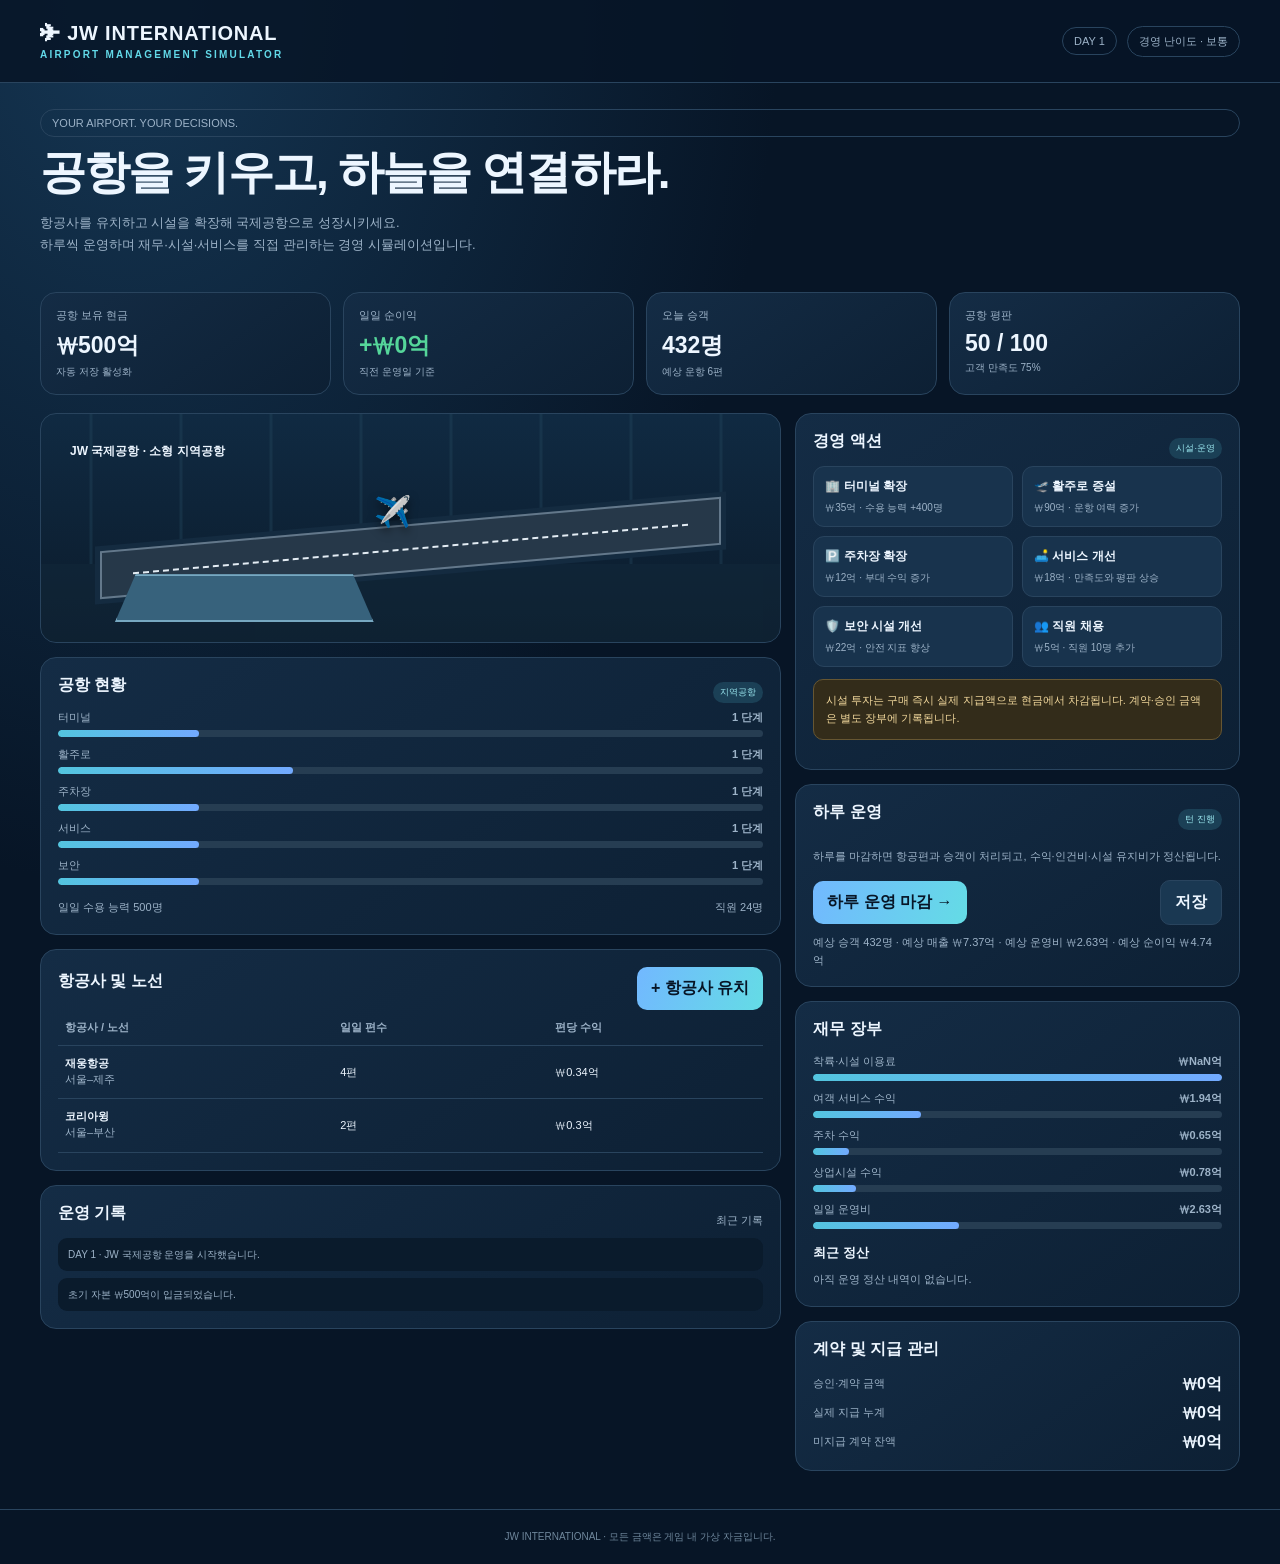
==== airport/index.html @ b49180fd "[ChatGPT] Add JW International airport management game" ====
<!DOCTYPE html>
<html lang="ko">
<head>
<meta charset="UTF-8">
<meta name="viewport" content="width=device-width, initial-scale=1">
<meta name="theme-color" content="#071526">
<title>JW INTERNATIONAL | 공항 운영 시뮬레이터</title>
<style>
:root{color-scheme:dark;--bg:#071526;--panel:#10243a;--panel2:#142c45;--line:#29445e;--text:#edf6ff;--muted:#9db3c8;--cyan:#62d9e8;--blue:#76aaff;--green:#55d69a;--red:#ff7d88;--gold:#f5c66b}
*{box-sizing:border-box}body{margin:0;background:radial-gradient(ellipse at 10% 0%,#153653 0,transparent 40%),var(--bg);color:var(--text);font-family:Inter,Pretendard,"Segoe UI",sans-serif}button,input,select{font:inherit}button{cursor:pointer}.wrap{width:min(1200px,calc(100% - 28px));margin:auto}header{padding:22px 0;border-bottom:1px solid var(--line);background:#071526d9}.top{display:flex;justify-content:space-between;align-items:center;gap:12px;flex-wrap:wrap}.brand{font-size:20px;font-weight:900;letter-spacing:.04em}.brand small{display:block;color:var(--cyan);font-size:10px;letter-spacing:.22em;margin-top:4px}.pill{padding:7px 11px;border:1px solid var(--line);border-radius:99px;color:var(--muted);font-size:11px}.hero{padding:26px 0 18px}.hero h1{font-size:clamp(28px,5vw,46px);margin:5px 0 8px;letter-spacing:-.04em}.hero p{color:var(--muted);margin:0;line-height:1.7;font-size:13px}.dashboard{display:grid;grid-template-columns:repeat(4,1fr);gap:12px;margin:18px 0}.metric,.panel{background:linear-gradient(145deg,#142c45,#0d2034);border:1px solid var(--line);border-radius:16px}.metric{padding:15px}.metric span{display:block;color:var(--muted);font-size:11px}.metric strong{display:block;font-size:23px;margin-top:7px}.metric em{font-style:normal;font-size:10px;color:var(--muted)}.layout{display:grid;grid-template-columns:1.25fr .75fr;gap:14px;margin-bottom:24px}.panel{padding:17px;margin-bottom:14px}.panel h2{font-size:16px;margin:0 0 14px}.panel h3{font-size:13px;margin:15px 0 9px}.sub{font-size:11px;color:var(--muted);line-height:1.6}.airport{min-height:230px;position:relative;overflow:hidden;background:linear-gradient(180deg,#102a42,#0b1b2b)}.skyline{position:absolute;inset:0;opacity:.4;background:linear-gradient(transparent 66%,#142c3d 66%),repeating-linear-gradient(90deg,transparent 0 48px,#24465d 49px 51px,transparent 52px 90px)}.runway{position:absolute;left:8%;right:8%;top:48%;height:48px;background:#263849;border:2px solid #63788b;transform:skewY(-5deg);box-shadow:0 0 0 5px #142b40}.runway:before{content:"";position:absolute;left:5%;right:5%;top:50%;border-top:2px dashed #e4edf4}.terminal{position:absolute;bottom:20px;left:10%;width:35%;height:48px;background:#37627c;border:2px solid #77a8c1;clip-path:polygon(8% 0,92% 0,100% 100%,0 100%)}.plane{position:absolute;top:35%;left:45%;font-size:30px;filter:drop-shadow(0 5px 5px #0008)}.airport-label{position:relative;z-index:1;font-size:12px;font-weight:800;padding:12px}.bars{display:grid;gap:10px}.barrow{display:flex;justify-content:space-between;font-size:11px;color:var(--muted);margin-bottom:5px}.bar{height:7px;background:#263d52;border-radius:99px;overflow:hidden}.bar i{display:block;height:100%;background:linear-gradient(90deg,#53c5df,#72aaff);border-radius:99px}.actions{display:grid;grid-template-columns:repeat(2,1fr);gap:9px}.action{border:1px solid var(--line);background:#18334d;color:var(--text);border-radius:11px;padding:11px;text-align:left}.action:hover{border-color:var(--cyan);background:#1b3b57}.action b{display:block;font-size:12px}.action small{display:block;color:var(--muted);font-size:10px;margin-top:5px;line-height:1.5}.btn{border:0;border-radius:10px;padding:11px 14px;font-weight:800;background:linear-gradient(110deg,#72b8ff,#64dce5);color:#071526}.btn:disabled{opacity:.4;cursor:not-allowed}.btn.secondary{background:#1a3852;color:var(--text);border:1px solid var(--line)}.btn.danger{background:#562c3a;color:#ffdce0;border:1px solid #824453}.row{display:flex;justify-content:space-between;align-items:center;gap:10px;flex-wrap:wrap}.table{width:100%;border-collapse:collapse;font-size:11px}.table th,.table td{padding:10px 7px;border-bottom:1px solid var(--line);text-align:left}.table th{color:var(--muted);font-weight:600}.tag{font-size:9px;border-radius:99px;padding:4px 7px;background:#1b4056;color:#9be7f0}.good{color:var(--green)}.bad{color:var(--red)}.gold{color:var(--gold)}.log{max-height:220px;overflow:auto;display:grid;gap:7px}.log div{padding:9px 10px;border-radius:9px;background:#0a1b2c;color:var(--muted);font-size:10px;line-height:1.5}.modal{position:fixed;inset:0;background:#020914c9;display:none;place-items:center;padding:16px;z-index:5}.modal.show{display:grid}.dialog{width:min(520px,100%);max-height:85vh;overflow:auto;background:#10243a;border:1px solid #41617b;border-radius:18px;padding:20px}.dialog h2{margin:0 0 8px}.field{display:grid;gap:6px;margin:12px 0}.field label{font-size:11px;color:var(--muted)}.field input,.field select{width:100%;padding:11px;border:1px solid var(--line);border-radius:9px;background:#091a2a;color:var(--text)}.notice{padding:12px;border:1px solid #665632;background:#332c1a;color:#f3d99d;border-radius:10px;font-size:11px;line-height:1.6;margin:12px 0}.empty{text-align:center;color:var(--muted);padding:20px;font-size:11px}footer{text-align:center;color:#6f879c;font-size:10px;padding:20px;border-top:1px solid var(--line)}@media(max-width:850px){.layout{grid-template-columns:1fr}.dashboard{grid-template-columns:repeat(2,1fr)}}@media(max-width:500px){.wrap{width:calc(100% - 20px)}.metric strong{font-size:19px}.actions{grid-template-columns:1fr 1fr}.panel{padding:13px}.table{font-size:10px}.table th,.table td{padding:8px 4px}}
</style>
</head>
<body>
<header><div class="wrap top"><div class="brand">✈ JW INTERNATIONAL<small>AIRPORT MANAGEMENT SIMULATOR</small></div><div class="row"><span class="pill" id="dayPill">DAY 1</span><span class="pill">경영 난이도 · 보통</span></div></div></header>
<main class="wrap">
<section class="hero"><div class="pill">YOUR AIRPORT. YOUR DECISIONS.</div><h1>공항을 키우고, 하늘을 연결하라.</h1><p>항공사를 유치하고 시설을 확장해 국제공항으로 성장시키세요.<br>하루씩 운영하며 재무·시설·서비스를 직접 관리하는 경영 시뮬레이션입니다.</p></section>
<section class="dashboard">
<div class="metric"><span>공항 보유 현금</span><strong id="cash">₩500억</strong><em id="cashHint">초기 운영 자금</em></div>
<div class="metric"><span>일일 순이익</span><strong id="profit">₩0</strong><em>직전 운영일 기준</em></div>
<div class="metric"><span>오늘 승객</span><strong id="passengers">0명</strong><em id="flightCount">운항 0편</em></div>
<div class="metric"><span>공항 평판</span><strong id="rep">50 / 100</strong><em id="satisfaction">고객 만족도 75%</em></div>
</section>
<div class="layout">
<div>
<section class="panel airport"><div class="skyline"></div><div class="airport-label" id="airportName">JW 국제공항 · 소형 지역공항</div><div class="runway"></div><div class="terminal"></div><div class="plane">✈️</div></section>
<section class="panel"><div class="row"><h2>공항 현황</h2><span class="tag" id="airportLevel">지역공항</span></div><div class="bars" id="facilityBars"></div><div class="row" style="margin-top:14px"><span class="sub" id="capacityText">일일 수용 능력 500명</span><span class="sub" id="staffText">직원 24명</span></div></section>
<section class="panel"><div class="row"><h2>항공사 및 노선</h2><button class="btn" id="openAirline">+ 항공사 유치</button></div><div id="airlineTable"></div></section>
<section class="panel"><div class="row"><h2>운영 기록</h2><span class="sub">최근 기록</span></div><div class="log" id="logs"></div></section>
</div>
<div>
<section class="panel"><div class="row"><h2>경영 액션</h2><span class="tag">시설·운영</span></div><div class="actions">
<button class="action" data-upgrade="terminal"><b>🏢 터미널 확장</b><small>₩35억 · 수용 능력 +400명</small></button>
<button class="action" data-upgrade="runway"><b>🛫 활주로 증설</b><small>₩90억 · 운항 여력 증가</small></button>
<button class="action" data-upgrade="parking"><b>🅿️ 주차장 확장</b><small>₩12억 · 부대 수익 증가</small></button>
<button class="action" data-upgrade="service"><b>🛋️ 서비스 개선</b><small>₩18억 · 만족도와 평판 상승</small></button>
<button class="action" data-upgrade="security"><b>🛡️ 보안 시설 개선</b><small>₩22억 · 안전 지표 향상</small></button>
<button class="action" data-upgrade="staff"><b>👥 직원 채용</b><small>₩5억 · 직원 10명 추가</small></button>
</div><div class="notice">시설 투자는 구매 즉시 실제 지급액으로 현금에서 차감됩니다. 계약·승인 금액은 별도 장부에 기록됩니다.</div></section>
<section class="panel"><div class="row"><h2>하루 운영</h2><span class="tag">턴 진행</span></div><p class="sub">하루를 마감하면 항공편과 승객이 처리되고, 수익·인건비·시설 유지비가 정산됩니다.</p><div class="row" style="margin-top:14px"><button class="btn" id="nextDay">하루 운영 마감 →</button><button class="btn secondary" id="save">저장</button></div><div class="sub" style="margin-top:9px" id="nextPreview">예상 수익을 계산 중...</div></section>
<section class="panel"><h2>재무 장부</h2><div class="bars" id="finance"></div><h3>최근 정산</h3><div id="lastLedger" class="sub">아직 운영 정산 내역이 없습니다.</div></section>
<section class="panel"><h2>계약 및 지급 관리</h2><div class="row"><span class="sub">승인·계약 금액</span><b id="contracted">₩0</b></div><div class="row" style="margin-top:8px"><span class="sub">실제 지급 누계</span><b id="paid">₩0</b></div><div class="row" style="margin-top:8px"><span class="sub">미지급 계약 잔액</span><b id="pending">₩0</b></div></section>
</div>
</div>
</main>
<footer>JW INTERNATIONAL · 모든 금액은 게임 내 가상 자금입니다.</footer>
<div class="modal" id="modal"><div class="dialog"><div class="row"><h2 id="modalTitle">항공사 유치</h2><button class="btn secondary" id="closeModal">닫기</button></div><div id="modalBody"></div></div></div>
<script>
(()=>{
const initial=()=>({day:1,cash:500,rep:50,satisfaction:75,terminal:1,runway:1,parking:1,service:1,security:1,staff:24,airlines:[{name:"재웅항공",route:"서울–제주",flights:4,fee:0.34,contract:0.8},{name:"코리아윙",route:"서울–부산",flights:2,fee:0.3,contract:0.5}],contracts:0,paid:0,lastProfit:0,lastLedger:null,logs:["DAY 1 · JW 국제공항 운영을 시작했습니다.","초기 자본 ₩500억이 입금되었습니다."],history:[]});
let s;try{s=JSON.parse(localStorage.getItem("jwAirportSave"))||initial()}catch(e){s=initial()}
const $=id=>document.getElementById(id), money=n=>"₩"+(Math.round(n*100)/100).toLocaleString("ko-KR")+"억", num=n=>Math.round(n).toLocaleString("ko-KR");
const capacity=()=>500+(s.terminal-1)*400;
const maxFlights=()=>6+(s.runway-1)*8;
const flightTotal=()=>s.airlines.reduce((a,b)=>a+b.flights,0);
const estimate=()=>{let flights=flightTotal(),potential=flights*72, pax=Math.min(capacity(),potential),load=flights?Math.min(1,pax/potential):0;let landing=flights*0.34,passenger=pax*0.0045,parking=pax*0.0015,retail=pax*0.0018;let upkeep=2.2+(s.terminal-1)*0.9+(s.runway-1)*1.8+(s.parking-1)*0.25+(s.service-1)*0.3+(s.security-1)*0.35+s.staff*0.018;let airlineFees=s.airlines.reduce((a,b)=>a+b.fee*b.flights,0);let revenue=landing+passenger+parking+retail+airlineFees;return {flights,pax,landing,passenger,parking,retail,upkeep,revenue,profit:revenue-upkeep,load}};
function log(t){s.logs.unshift("DAY "+s.day+" · "+t);s.logs=s.logs.slice(0,30)}
function save(){localStorage.setItem("jwAirportSave",JSON.stringify(s));$("cashHint").textContent="자동 저장 활성화"}
function render(){
let e=estimate();$("dayPill").textContent="DAY "+s.day;$("cash").textContent=money(s.cash);$("profit").textContent=(s.lastProfit>=0?"+":"")+money(s.lastProfit);$("profit").className=s.lastProfit>=0?"good":"bad";$("passengers").textContent=num(e.pax)+"명";$("flightCount").textContent="예상 운항 "+e.flights+"편";$("rep").textContent=s.rep+" / 100";$("satisfaction").textContent="고객 만족도 "+s.satisfaction+"%";$("airportLevel").textContent=s.terminal>=4&&s.runway>=2?"국제공항":s.terminal>=2?"중형공항":"지역공항";$("capacityText").textContent="일일 수용 능력 "+num(capacity())+"명";$("staffText").textContent="직원 "+s.staff+"명";$("contracted").textContent=money(s.contracts);$("paid").textContent=money(s.paid);$("pending").textContent=money(Math.max(0,s.contracts-s.paid));
const bars=[["터미널",s.terminal,5],["활주로",s.runway,3],["주차장",s.parking,5],["서비스",s.service,5],["보안",s.security,5]];
$("facilityBars").innerHTML=bars.map(b=>'<div><div class="barrow"><span>'+b[0]+'</span><b>'+b[1]+' 단계</b></div><div class="bar"><i style="width:'+Math.min(100,b[1]/b[2]*100)+'%"></i></div></div>').join("");
$("airlineTable").innerHTML=s.airlines.length?'<table class="table"><thead><tr><th>항공사 / 노선</th><th>일일 편수</th><th>편당 수익</th></tr></thead><tbody>'+s.airlines.map((a,i)=>'<tr><td><b>'+a.name+'</b><br><span class="sub">'+a.route+'</span></td><td>'+a.flights+'편</td><td>'+money(a.fee)+'</td></tr>').join("")+'</tbody></table>':'<div class="empty">계약된 항공사가 없습니다.</div>';
$("logs").innerHTML=s.logs.map(x=>"<div>"+x+"</div>").join("");
const items=[["착륙·시설 이용료",e.landing+e.airlineFees],["여객 서비스 수익",e.passenger],["주차 수익",e.parking],["상업시설 수익",e.retail],["일일 운영비",e.upkeep]];
$("finance").innerHTML=items.map(x=>'<div><div class="barrow"><span>'+x[0]+'</span><b>'+money(x[1])+'</b></div><div class="bar"><i style="width:'+Math.max(2,Math.min(100,x[1]/Math.max(1,e.revenue)*100))+'%"></i></div></div>').join("");
$("lastLedger").innerHTML=s.lastLedger?s.lastLedger.map(x=>x[0]+": <b>"+money(x[1])+"</b>").join("<br>"):"아직 운영 정산 내역이 없습니다.";
$("nextPreview").textContent="예상 승객 "+num(e.pax)+"명 · 예상 매출 "+money(e.revenue)+" · 예상 운영비 "+money(e.upkeep)+" · 예상 순이익 "+money(e.profit);
$("nextDay").disabled=s.cash<0;
save();
}
const costs={terminal:35,runway:90,parking:12,service:18,security:22,staff:5};
const details={terminal:["터미널 확장","일일 승객 수용 능력이 400명 증가합니다."],runway:["활주로 증설","하루 운항 가능 편수가 8편 증가합니다."],parking:["주차장 확장","주차장 수익이 증가합니다."],service:["서비스 개선","고객 만족도와 공항 평판이 상승합니다."],security:["보안 시설 개선","안전 관리 수준이 향상됩니다."],staff:["직원 채용","직원 10명을 추가 채용합니다."]};
function modal(title,html){$("modalTitle").textContent=title;$("modalBody").innerHTML=html;$("modal").classList.add("show")}
function upgrade(k){let c=costs[k];if(s.cash<c){alert("현금이 부족합니다.");return}if(k==="terminal"&&s.terminal>=5||k==="runway"&&s.runway>=3||["parking","service","security"].includes(k)&&s[k]>=5){alert("최대 단계에 도달했습니다.");return}if(!confirm(details[k][0]+"을(를) 진행할까요? 실제 지급액 "+money(c)+"이 차감됩니다."))return;s.cash-=c;s.paid+=c;s.contracts+=c;
if(k==="terminal")s.terminal++;else if(k==="runway")s.runway++;else if(k==="staff")s.staff+=10;else s[k]++;
if(k==="service"){s.satisfaction=Math.min(100,s.satisfaction+8);s.rep=Math.min(100,s.rep+3)}if(k==="security")s.rep=Math.min(100,s.rep+2);
log(details[k][0]+" 완료 · 실제 지급 "+money(c));render()}
function airlineModal(){let choices=[{name:"한빛항공",route:"서울–후쿠오카",flights:2,fee:.42,cost:1.2},{name:"블루스카이",route:"서울–타이베이",flights:2,fee:.5,cost:1.6},{name:"이스트윙",route:"서울–오사카",flights:3,fee:.46,cost:1.8},{name:"퍼시픽에어",route:"서울–싱가포르",flights:1,fee:.85,cost:2.4},{name:"코리아윙",route:"서울–대구",flights:2,fee:.28,cost:.7}];
modal("항공사 유치",'<p class="sub">신규 노선은 계약 즉시 개설됩니다. 계약금은 장부에 기록하고, 실제 지급은 정산 시점에 처리합니다.</p>'+choices.map((a,i)=>'<div class="row" style="padding:11px 0;border-bottom:1px solid var(--line)"><div><b>'+a.name+'</b><div class="sub">'+a.route+' · 하루 '+a.flights+'편 · 계약금 '+money(a.cost)+'</div></div><button class="btn" data-air="'+i+'">유치</button></div>').join(""));
$("modalBody").querySelectorAll("[data-air]").forEach(b=>b.onclick=()=>{let a=choices[Number(b.dataset.air)];if(s.airlines.some(x=>x.name===a.name)){alert("이미 계약한 항공사입니다.");return}if(flightTotal()+a.flights>maxFlights()){alert("현재 활주로 처리 능력이 부족합니다. 활주로를 확장하세요.");return}s.airlines.push({name:a.name,route:a.route,flights:a.flights,fee:a.fee,contract:a.cost});s.contracts+=a.cost;log(a.name+" 노선 계약 체결 · 계약금 "+money(a.cost)+" (미지급)");$("modal").classList.remove("show");render()})}
document.querySelectorAll("[data-upgrade]").forEach(b=>b.onclick=()=>upgrade(b.dataset.upgrade));
$("openAirline").onclick=airlineModal;$("closeModal").onclick=()=>$("modal").classList.remove("show");$("modal").onclick=e=>{if(e.target===$("modal"))$("modal").classList.remove("show")};
$("nextDay").onclick=()=>{let e=estimate();if(s.cash+e.profit<0){alert("운영 후 현금이 마이너스가 됩니다. 비용을 줄이거나 수익을 늘리세요.");return}let paidContracts=s.airlines.reduce((a,b)=>a+(b.contract||0),0);let net=e.profit;s.cash+=net;s.paid+=Math.max(0,paidContracts);s.airlines.forEach(a=>a.contract=0);s.lastProfit=net;
let satisfactionDelta=(e.load>.85?-3:e.load<.35?1:2)+(s.service-1);s.satisfaction=Math.max(25,Math.min(100,s.satisfaction+satisfactionDelta));s.rep=Math.max(0,Math.min(100,s.rep+(net>0?1:-2)+(s.satisfaction>85?1:0)));
s.lastLedger=[["매출",e.revenue],["운영비",e.upkeep],["순이익",net],["계약금 실제 지급",paidContracts]];s.history.unshift({day:s.day,profit:net,pax:e.pax});s.history=s.history.slice(0,30);log("일일 정산 완료 · 승객 "+num(e.pax)+"명 · 순이익 "+money(net));s.day++;render()};
$("save").onclick=()=>{save();alert("게임을 저장했습니다.")};
render();
})();
</script>
</body>
</html>
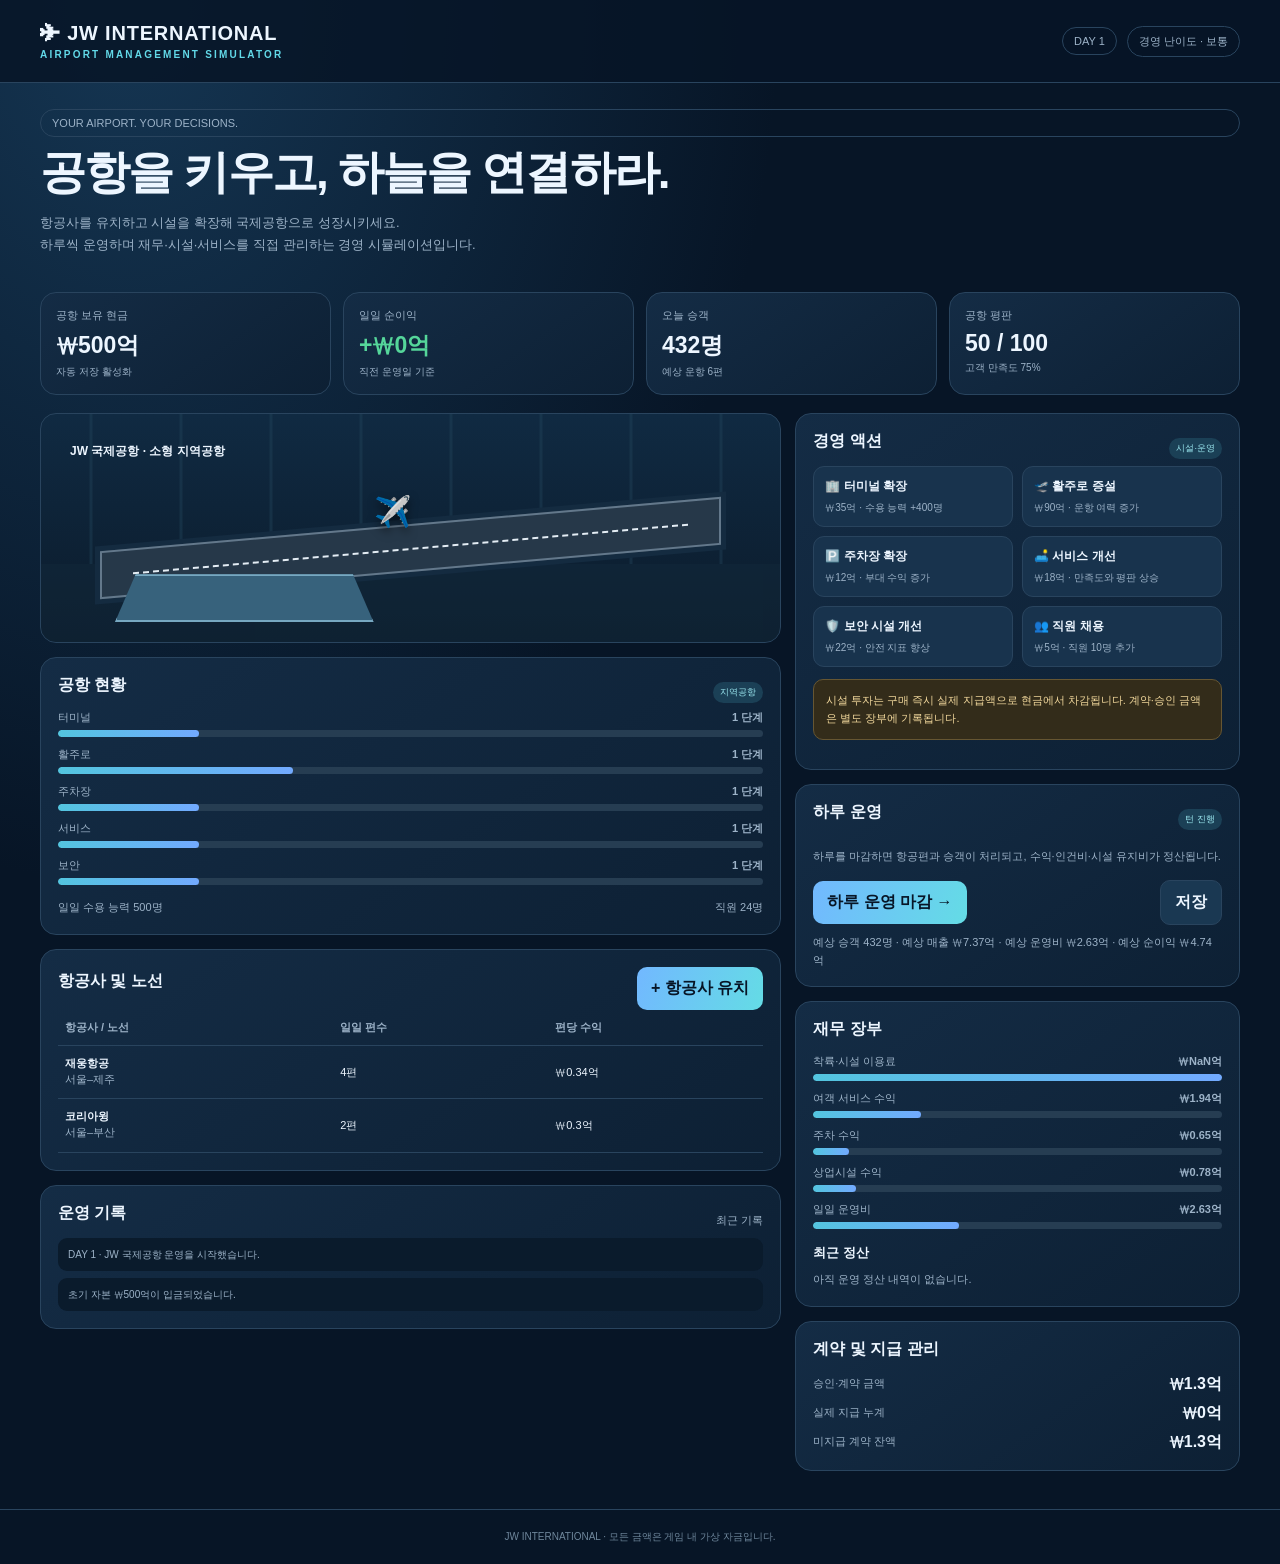
==== commit d4456a33: "[ChatGPT] Refine airport simulator contract accounting" ====
--- a/airport/index.html
+++ b/airport/index.html
@@ -46,7 +46,7 @@
 <div class="modal" id="modal"><div class="dialog"><div class="row"><h2 id="modalTitle">항공사 유치</h2><button class="btn secondary" id="closeModal">닫기</button></div><div id="modalBody"></div></div></div>
 <script>
 (()=>{
-const initial=()=>({day:1,cash:500,rep:50,satisfaction:75,terminal:1,runway:1,parking:1,service:1,security:1,staff:24,airlines:[{name:"재웅항공",route:"서울–제주",flights:4,fee:0.34,contract:0.8},{name:"코리아윙",route:"서울–부산",flights:2,fee:0.3,contract:0.5}],contracts:0,paid:0,lastProfit:0,lastLedger:null,logs:["DAY 1 · JW 국제공항 운영을 시작했습니다.","초기 자본 ₩500억이 입금되었습니다."],history:[]});
+const initial=()=>({day:1,cash:500,rep:50,satisfaction:75,terminal:1,runway:1,parking:1,service:1,security:1,staff:24,airlines:[{name:"재웅항공",route:"서울–제주",flights:4,fee:0.34,contract:0.8},{name:"코리아윙",route:"서울–부산",flights:2,fee:0.3,contract:0.5}],contracts:1.3,paid:0,lastProfit:0,lastLedger:null,logs:["DAY 1 · JW 국제공항 운영을 시작했습니다.","초기 자본 ₩500억이 입금되었습니다."],history:[]});
 let s;try{s=JSON.parse(localStorage.getItem("jwAirportSave"))||initial()}catch(e){s=initial()}
 const $=id=>document.getElementById(id), money=n=>"₩"+(Math.round(n*100)/100).toLocaleString("ko-KR")+"억", num=n=>Math.round(n).toLocaleString("ko-KR");
 const capacity=()=>500+(s.terminal-1)*400;
@@ -80,9 +80,9 @@
 $("modalBody").querySelectorAll("[data-air]").forEach(b=>b.onclick=()=>{let a=choices[Number(b.dataset.air)];if(s.airlines.some(x=>x.name===a.name)){alert("이미 계약한 항공사입니다.");return}if(flightTotal()+a.flights>maxFlights()){alert("현재 활주로 처리 능력이 부족합니다. 활주로를 확장하세요.");return}s.airlines.push({name:a.name,route:a.route,flights:a.flights,fee:a.fee,contract:a.cost});s.contracts+=a.cost;log(a.name+" 노선 계약 체결 · 계약금 "+money(a.cost)+" (미지급)");$("modal").classList.remove("show");render()})}
 document.querySelectorAll("[data-upgrade]").forEach(b=>b.onclick=()=>upgrade(b.dataset.upgrade));
 $("openAirline").onclick=airlineModal;$("closeModal").onclick=()=>$("modal").classList.remove("show");$("modal").onclick=e=>{if(e.target===$("modal"))$("modal").classList.remove("show")};
-$("nextDay").onclick=()=>{let e=estimate();if(s.cash+e.profit<0){alert("운영 후 현금이 마이너스가 됩니다. 비용을 줄이거나 수익을 늘리세요.");return}let paidContracts=s.airlines.reduce((a,b)=>a+(b.contract||0),0);let net=e.profit;s.cash+=net;s.paid+=Math.max(0,paidContracts);s.airlines.forEach(a=>a.contract=0);s.lastProfit=net;
+$("nextDay").onclick=()=>{let e=estimate();if(s.cash+e.profit<0){alert("운영 후 현금이 마이너스가 됩니다. 비용을 줄이거나 수익을 늘리세요.");return}let paidContracts=s.airlines.reduce((a,b)=>a+(b.contract||0),0);let net=e.profit+paidContracts;s.cash+=net;s.paid+=Math.max(0,paidContracts);s.airlines.forEach(a=>a.contract=0);s.lastProfit=net;
 let satisfactionDelta=(e.load>.85?-3:e.load<.35?1:2)+(s.service-1);s.satisfaction=Math.max(25,Math.min(100,s.satisfaction+satisfactionDelta));s.rep=Math.max(0,Math.min(100,s.rep+(net>0?1:-2)+(s.satisfaction>85?1:0)));
-s.lastLedger=[["매출",e.revenue],["운영비",e.upkeep],["순이익",net],["계약금 실제 지급",paidContracts]];s.history.unshift({day:s.day,profit:net,pax:e.pax});s.history=s.history.slice(0,30);log("일일 정산 완료 · 승객 "+num(e.pax)+"명 · 순이익 "+money(net));s.day++;render()};
+s.lastLedger=[["운영 매출",e.revenue],["운영비",e.upkeep],["노선 계약금 수령",paidContracts],["당일 순증감",net]];s.history.unshift({day:s.day,profit:net,pax:e.pax});s.history=s.history.slice(0,30);log("일일 정산 완료 · 승객 "+num(e.pax)+"명 · 순증감 "+money(net));s.day++;render()};
 $("save").onclick=()=>{save();alert("게임을 저장했습니다.")};
 render();
 })();
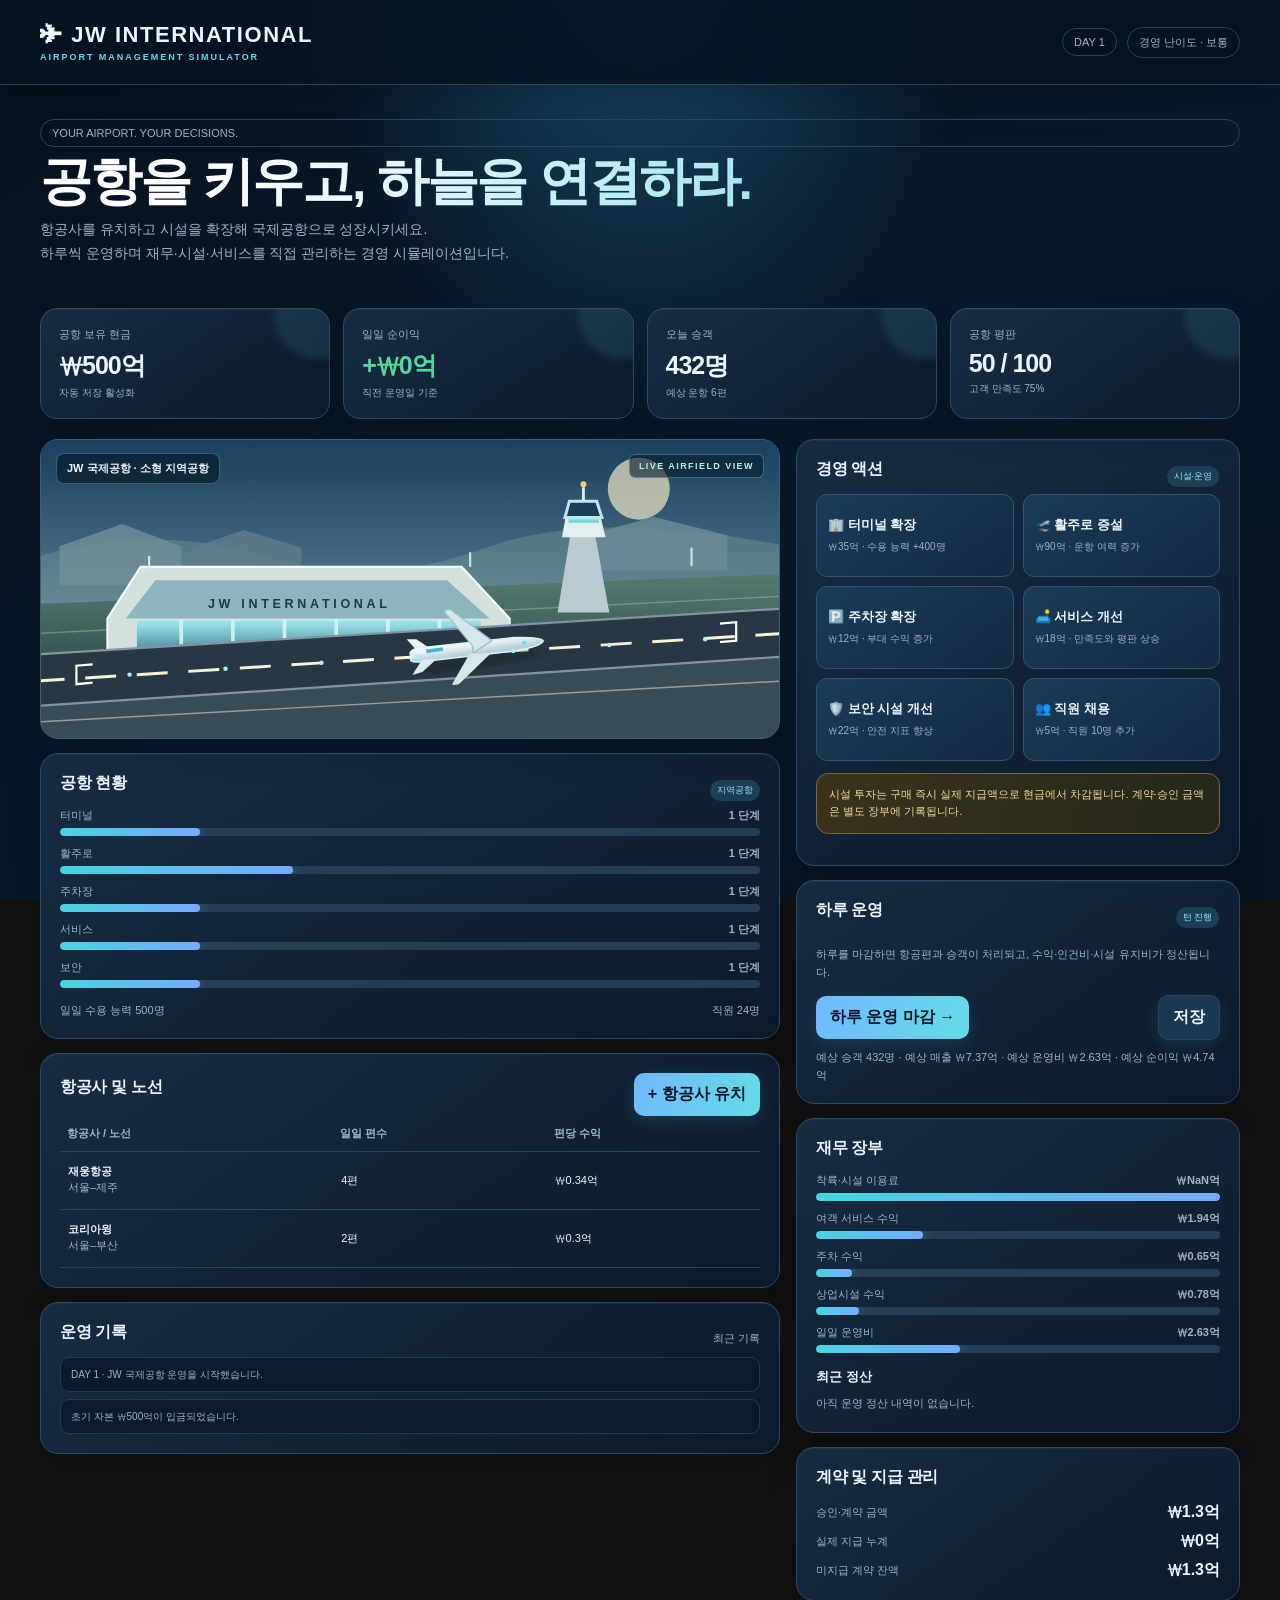
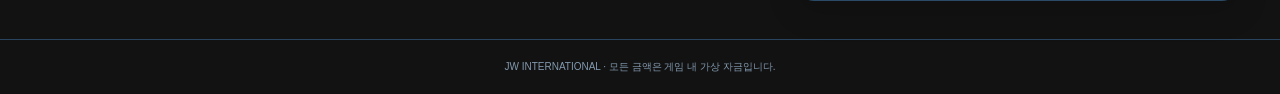
==== commit cf1efc25: "[ChatGPT] Upgrade airport simulator visuals" ====
--- a/airport/index.html
+++ b/airport/index.html
@@ -8,6 +8,28 @@
 <style>
 :root{color-scheme:dark;--bg:#071526;--panel:#10243a;--panel2:#142c45;--line:#29445e;--text:#edf6ff;--muted:#9db3c8;--cyan:#62d9e8;--blue:#76aaff;--green:#55d69a;--red:#ff7d88;--gold:#f5c66b}
 *{box-sizing:border-box}body{margin:0;background:radial-gradient(ellipse at 10% 0%,#153653 0,transparent 40%),var(--bg);color:var(--text);font-family:Inter,Pretendard,"Segoe UI",sans-serif}button,input,select{font:inherit}button{cursor:pointer}.wrap{width:min(1200px,calc(100% - 28px));margin:auto}header{padding:22px 0;border-bottom:1px solid var(--line);background:#071526d9}.top{display:flex;justify-content:space-between;align-items:center;gap:12px;flex-wrap:wrap}.brand{font-size:20px;font-weight:900;letter-spacing:.04em}.brand small{display:block;color:var(--cyan);font-size:10px;letter-spacing:.22em;margin-top:4px}.pill{padding:7px 11px;border:1px solid var(--line);border-radius:99px;color:var(--muted);font-size:11px}.hero{padding:26px 0 18px}.hero h1{font-size:clamp(28px,5vw,46px);margin:5px 0 8px;letter-spacing:-.04em}.hero p{color:var(--muted);margin:0;line-height:1.7;font-size:13px}.dashboard{display:grid;grid-template-columns:repeat(4,1fr);gap:12px;margin:18px 0}.metric,.panel{background:linear-gradient(145deg,#142c45,#0d2034);border:1px solid var(--line);border-radius:16px}.metric{padding:15px}.metric span{display:block;color:var(--muted);font-size:11px}.metric strong{display:block;font-size:23px;margin-top:7px}.metric em{font-style:normal;font-size:10px;color:var(--muted)}.layout{display:grid;grid-template-columns:1.25fr .75fr;gap:14px;margin-bottom:24px}.panel{padding:17px;margin-bottom:14px}.panel h2{font-size:16px;margin:0 0 14px}.panel h3{font-size:13px;margin:15px 0 9px}.sub{font-size:11px;color:var(--muted);line-height:1.6}.airport{min-height:230px;position:relative;overflow:hidden;background:linear-gradient(180deg,#102a42,#0b1b2b)}.skyline{position:absolute;inset:0;opacity:.4;background:linear-gradient(transparent 66%,#142c3d 66%),repeating-linear-gradient(90deg,transparent 0 48px,#24465d 49px 51px,transparent 52px 90px)}.runway{position:absolute;left:8%;right:8%;top:48%;height:48px;background:#263849;border:2px solid #63788b;transform:skewY(-5deg);box-shadow:0 0 0 5px #142b40}.runway:before{content:"";position:absolute;left:5%;right:5%;top:50%;border-top:2px dashed #e4edf4}.terminal{position:absolute;bottom:20px;left:10%;width:35%;height:48px;background:#37627c;border:2px solid #77a8c1;clip-path:polygon(8% 0,92% 0,100% 100%,0 100%)}.plane{position:absolute;top:35%;left:45%;font-size:30px;filter:drop-shadow(0 5px 5px #0008)}.airport-label{position:relative;z-index:1;font-size:12px;font-weight:800;padding:12px}.bars{display:grid;gap:10px}.barrow{display:flex;justify-content:space-between;font-size:11px;color:var(--muted);margin-bottom:5px}.bar{height:7px;background:#263d52;border-radius:99px;overflow:hidden}.bar i{display:block;height:100%;background:linear-gradient(90deg,#53c5df,#72aaff);border-radius:99px}.actions{display:grid;grid-template-columns:repeat(2,1fr);gap:9px}.action{border:1px solid var(--line);background:#18334d;color:var(--text);border-radius:11px;padding:11px;text-align:left}.action:hover{border-color:var(--cyan);background:#1b3b57}.action b{display:block;font-size:12px}.action small{display:block;color:var(--muted);font-size:10px;margin-top:5px;line-height:1.5}.btn{border:0;border-radius:10px;padding:11px 14px;font-weight:800;background:linear-gradient(110deg,#72b8ff,#64dce5);color:#071526}.btn:disabled{opacity:.4;cursor:not-allowed}.btn.secondary{background:#1a3852;color:var(--text);border:1px solid var(--line)}.btn.danger{background:#562c3a;color:#ffdce0;border:1px solid #824453}.row{display:flex;justify-content:space-between;align-items:center;gap:10px;flex-wrap:wrap}.table{width:100%;border-collapse:collapse;font-size:11px}.table th,.table td{padding:10px 7px;border-bottom:1px solid var(--line);text-align:left}.table th{color:var(--muted);font-weight:600}.tag{font-size:9px;border-radius:99px;padding:4px 7px;background:#1b4056;color:#9be7f0}.good{color:var(--green)}.bad{color:var(--red)}.gold{color:var(--gold)}.log{max-height:220px;overflow:auto;display:grid;gap:7px}.log div{padding:9px 10px;border-radius:9px;background:#0a1b2c;color:var(--muted);font-size:10px;line-height:1.5}.modal{position:fixed;inset:0;background:#020914c9;display:none;place-items:center;padding:16px;z-index:5}.modal.show{display:grid}.dialog{width:min(520px,100%);max-height:85vh;overflow:auto;background:#10243a;border:1px solid #41617b;border-radius:18px;padding:20px}.dialog h2{margin:0 0 8px}.field{display:grid;gap:6px;margin:12px 0}.field label{font-size:11px;color:var(--muted)}.field input,.field select{width:100%;padding:11px;border:1px solid var(--line);border-radius:9px;background:#091a2a;color:var(--text)}.notice{padding:12px;border:1px solid #665632;background:#332c1a;color:#f3d99d;border-radius:10px;font-size:11px;line-height:1.6;margin:12px 0}.empty{text-align:center;color:var(--muted);padding:20px;font-size:11px}footer{text-align:center;color:#6f879c;font-size:10px;padding:20px;border-top:1px solid var(--line)}@media(max-width:850px){.layout{grid-template-columns:1fr}.dashboard{grid-template-columns:repeat(2,1fr)}}@media(max-width:500px){.wrap{width:calc(100% - 20px)}.metric strong{font-size:19px}.actions{grid-template-columns:1fr 1fr}.panel{padding:13px}.table{font-size:10px}.table th,.table td{padding:8px 4px}}
+
+/* VISUAL UPGRADE */
+:root{--bg:#07111f;--panel:#101f32;--panel2:#172b42;--line:#29445f;--cyan:#54e0e7;--blue:#78aaff}
+body{background:radial-gradient(ellipse at 50% -15%,#1b5270 0,transparent 38%),linear-gradient(145deg,#07111f,#091a2c 55%,#071321);background-attachment:fixed}
+header{background:#071321d9;backdrop-filter:blur(18px);border-bottom-color:#27445e;box-shadow:0 8px 30px #0003}
+.brand{font-size:22px;letter-spacing:.07em}.brand small{font-size:9px;color:#65dce8}
+.hero{padding:34px 0 22px}.hero h1{font-size:clamp(30px,5.3vw,52px);line-height:1.12;background:linear-gradient(100deg,#fff 15%,#a9e7f1 58%,#78aaff);-webkit-background-clip:text;background-clip:text;color:transparent}
+.hero p{font-size:14px}.metric,.panel{background:linear-gradient(145deg,#172d45eF,#0c1b2deF);border-color:#294b68;box-shadow:0 12px 32px #0002,inset 0 1px #ffffff0b}
+.metric{position:relative;overflow:hidden;padding:18px;border-radius:17px}.metric:after{content:"";position:absolute;width:90px;height:90px;right:-35px;top:-40px;border-radius:50%;background:#60d9e51b;filter:blur(3px)}.metric strong{font-size:25px;letter-spacing:-.04em}
+.panel{border-radius:18px;padding:19px}.panel h2{font-size:16px;letter-spacing:-.02em}.airport{height:300px;min-height:0;padding:0;border-color:#37617d;background:#102c42}
+.airport svg{display:block;width:100%;height:100%;position:absolute;inset:0}
+.airport:after{content:"LIVE AIRFIELD VIEW";position:absolute;right:15px;top:14px;padding:6px 9px;border:1px solid #9ad9e45c;border-radius:6px;background:#071c2c9c;color:#b8edf3;font-size:9px;letter-spacing:.16em;font-weight:800}
+.airport-label{position:absolute;left:15px;top:13px;padding:7px 10px;border:1px solid #a7d5e54c;border-radius:8px;background:#071c2cb8;backdrop-filter:blur(8px);font-size:11px}
+.dashboard{gap:13px;margin:20px 0}.layout{gap:16px}.action{background:linear-gradient(145deg,#1b3b58,#122a41);border-color:#31536f;transition:transform .18s,border-color .18s,box-shadow .18s;min-height:83px}.action:hover{transform:translateY(-2px);box-shadow:0 8px 20px #0003;border-color:#65dce8}.action b{font-size:13px}.action small{font-size:10px}
+.btn{box-shadow:0 5px 15px #54cde522;transition:transform .15s,filter .15s}.btn:hover{filter:brightness(1.1);transform:translateY(-1px)}.tag,.pill{backdrop-filter:blur(8px)}
+.bar{height:8px;background:#263e55}.bar i{background:linear-gradient(90deg,#45d5df,#78aaff);box-shadow:0 0 12px #54dce855}
+.table th{color:#9fb9d0}.table td{padding:12px 8px}.table tbody tr:hover{background:#ffffff06}
+.log div{border:1px solid #203b54;background:#0b1b2b}.notice{border-radius:12px;background:linear-gradient(110deg,#3a321d,#252719);border-color:#79663b}
+footer{color:#8299af}
+@media(max-width:850px){.airport{height:260px}}
+@media(max-width:500px){.airport{height:220px}.metric{padding:13px}.metric strong{font-size:20px}.panel{padding:14px}.hero{padding-top:25px}}
+
 </style>
 </head>
 <body>
@@ -22,7 +44,20 @@
 </section>
 <div class="layout">
 <div>
-<section class="panel airport"><div class="skyline"></div><div class="airport-label" id="airportName">JW 국제공항 · 소형 지역공항</div><div class="runway"></div><div class="terminal"></div><div class="plane">✈️</div></section>
+<section class="panel airport"><div class="airport-label" id="airportName">JW 국제공항 · 소형 지역공항</div>
+<svg viewBox="0 0 1000 420" preserveAspectRatio="xMidYMid slice" role="img" aria-label="활주로와 터미널, 관제탑, 항공기가 있는 공항 전경">
+<defs><linearGradient id="sky" x2="0" y2="1"><stop stop-color="#173e5b"/><stop offset="1" stop-color="#83a9b5"/></linearGradient><linearGradient id="glass" x2="0" y2="1"><stop stop-color="#9ce8ef"/><stop offset="1" stop-color="#31647f"/></linearGradient><linearGradient id="ground" x2="0" y2="1"><stop stop-color="#557b70"/><stop offset="1" stop-color="#172f38"/></linearGradient><linearGradient id="planeBody" x2="0" y2="1"><stop stop-color="#fff"/><stop offset="1" stop-color="#a8c5d5"/></linearGradient><filter id="glow"><feGaussianBlur stdDeviation="5"/></filter></defs>
+<rect width="1000" height="420" fill="url(#sky)"/><circle cx="810" cy="74" r="42" fill="#fff2c9" opacity=".65"/><path d="M0 165 Q150 120 300 165 T600 155 T1000 150 V420 H0Z" fill="#8ba9a4" opacity=".3"/>
+<path d="M0 230 L1000 190 V420 H0Z" fill="url(#ground)"/><path d="M0 270 L1000 220" stroke="#c3d5c9" stroke-width="2" opacity=".35"/>
+<!-- distant hangars --><g opacity=".8"><path d="M25 205v-53l85-30 80 30v53Z" fill="#718f99"/><path d="M205 198v-44l70-24 78 24v44Z" fill="#607e8d"/><path d="M740 185v-48l90-25 100 25v48Z" fill="#6d8d98"/></g>
+<!-- terminal building --><path d="M90 250 L135 180 L570 180 L635 250 L635 322 L90 322Z" fill="#d4e0dc" stroke="#f1ffff" stroke-width="3"/><path d="M115 250 L155 198 L550 198 L608 250Z" fill="#8db5be"/><path d="M130 253H596V310H130Z" fill="url(#glass)"/><g stroke="#d9f7f6" stroke-width="5" opacity=".85"><path d="M190 252v58M260 252v58M330 252v58M400 252v58M470 252v58M540 252v58"/></g><path d="M80 322H655" stroke="#e7f4ee" stroke-width="7"/><text x="350" y="236" text-anchor="middle" fill="#153c52" font-size="17" font-weight="bold" letter-spacing="5">JW INTERNATIONAL</text>
+<!-- control tower --><path d="M700 242L718 132H750L770 242Z" fill="#b9cbd0"/><path d="M706 140L711 111H758L765 140Z" fill="#e3eeee"/><path d="M710 113L716 91H753L760 113Z" fill="#173f58" stroke="#bce8eb" stroke-width="4"/><path d="M715 118H756" stroke="#75d8e1" stroke-width="5"/><path d="M735 90V72" stroke="#d8edf0" stroke-width="4"/><circle cx="735" cy="68" r="4" fill="#ffcf75"/>
+<!-- apron and taxiway --><path d="M0 340L1000 285V420H0Z" fill="#384c58"/><path d="M0 356L1000 300" stroke="#f1d88b" stroke-width="3" stroke-dasharray="24 18"/><path d="M0 390L1000 335" stroke="#e8f0e8" stroke-width="2" opacity=".5"/>
+<!-- runway --><path d="M-30 300L1030 235V300L-30 370Z" fill="#273744" stroke="#8194a0" stroke-width="3"/><path d="M-10 335L1010 270" stroke="#f6f2d8" stroke-width="4" stroke-dasharray="42 28"/><path d="M70 312l-22 2v25l22-2M920 257l22-2v25l-22 2" stroke="#fff" stroke-width="3" fill="none"/>
+<!-- airplane silhouette --><g transform="translate(590 290) rotate(-8)"><ellipse cx="0" cy="18" rx="85" ry="8" fill="#08131d" opacity=".35" filter="url(#glow)"/><path d="M-88 0Q-95 -8 -80 -11L52 -7Q88 -3 91 3Q87 10 52 11L-80 8Q-96 6 -88 0Z" fill="url(#planeBody)" stroke="#d8f3f5" stroke-width="2"/><path d="M-5 -4L-35 -53Q-38 -58 -27 -56L22 -7L-5 6Z" fill="#d5e7eb" stroke="#9ec6d1" stroke-width="2"/><path d="M-10 6L-38 42Q-42 47 -30 45L18 10Z" fill="#d5e7eb"/><path d="M-77 -3L-92 -25L-79 -23L-55 -2Z" fill="#eaf4f5"/><path d="M-75 5L-91 24L-77 22L-55 7Z" fill="#d9ebed"/><path d="M-68 -5L-45 -5" stroke="#48b8d0" stroke-width="5"/><circle cx="65" cy="2" r="3" fill="#6be3e7"/></g>
+<!-- runway lights --><g fill="#a7f3ed"><circle cx="120" cy="326" r="3"/><circle cx="250" cy="318" r="3"/><circle cx="380" cy="310" r="3"/><circle cx="510" cy="302" r="3"/><circle cx="640" cy="294" r="3"/><circle cx="770" cy="286" r="3"/><circle cx="900" cy="278" r="3"/></g>
+<g fill="#e9f5f5" opacity=".8"><rect x="145" y="165" width="3" height="18"/><rect x="580" y="160" width="3" height="20"/><rect x="880" y="154" width="3" height="25"/></g>
+</svg></section>
 <section class="panel"><div class="row"><h2>공항 현황</h2><span class="tag" id="airportLevel">지역공항</span></div><div class="bars" id="facilityBars"></div><div class="row" style="margin-top:14px"><span class="sub" id="capacityText">일일 수용 능력 500명</span><span class="sub" id="staffText">직원 24명</span></div></section>
 <section class="panel"><div class="row"><h2>항공사 및 노선</h2><button class="btn" id="openAirline">+ 항공사 유치</button></div><div id="airlineTable"></div></section>
 <section class="panel"><div class="row"><h2>운영 기록</h2><span class="sub">최근 기록</span></div><div class="log" id="logs"></div></section>
